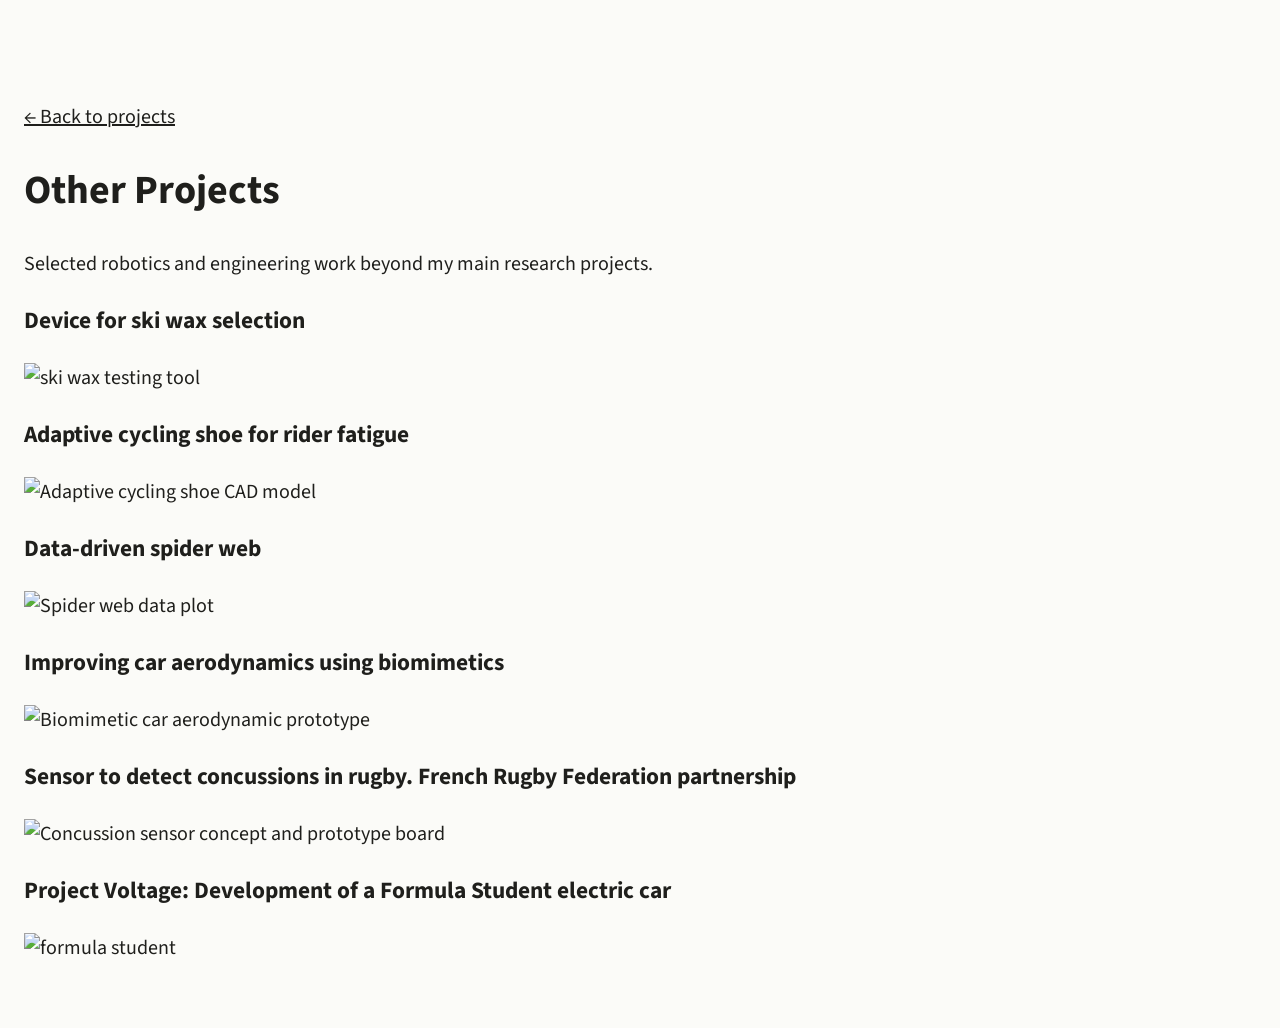
==== projects/other-projects.html @ 054d6930 "project update" ====
<!DOCTYPE html>
<html lang="en">
<head>
  <meta charset="UTF-8">
  <meta name="viewport" content="width=device-width, initial-scale=1.0">
  <title>Other Projects - Germain Meyer</title>
  <meta name="description" content="Coursework and other engineering projects by Germain Meyer.">
  <link rel="icon" href="../images/favicon.svg" type="image/svg+xml">
  <link rel="preconnect" href="https://fonts.googleapis.com">
  <link rel="preconnect" href="https://fonts.gstatic.com" crossorigin>
  <link href="https://fonts.googleapis.com/css2?family=Source+Sans+3:wght@400;600;700;800&display=swap" rel="stylesheet">
  <link rel="stylesheet" href="../styles.css">
  <link rel="stylesheet" href="project.css">
</head>
<body>
  <main class="project-page">
    <p class="project-back"><a href="../index.html#project-other-projects">&larr; Back to projects</a></p>

    <header class="project-hero project-hero--simple">
      <div class="project-hero-copy">
        <h1>Other Projects</h1>
        <p class="project-hero-subtitle">Selected robotics and engineering work beyond my main research projects.</p>
      </div>
    </header>

    <section class="other-projects-page-grid">
      <article class="other-project-card">
        <h3>Device for ski wax selection</h3>
        <div class="other-project-media">
          <img src="../images/other-projects/ski-wax.png" alt="ski wax testing tool">
        </div>
      </article>

      <article class="other-project-card">
        <h3>Adaptive cycling shoe for rider fatigue</h3>
        <div class="other-project-media">
          <img src="../images/other-projects/cycling-shoe.png" alt="Adaptive cycling shoe CAD model">
        </div>
      </article>

      <article class="other-project-card">
        <h3>Data-driven spider web</h3>
        <div class="other-project-media">
          <img src="../images/other-projects/spider-web.png" alt="Spider web data plot">
        </div>
      </article>

      <article class="other-project-card">
        <h3>Improving car aerodynamics using biomimetics</h3>
        <div class="other-project-media">
          <img src="../images/other-projects/biomimetics.png" alt="Biomimetic car aerodynamic prototype">
        </div>
      </article>

      <article class="other-project-card">
        <h3>Sensor to detect concussions in rugby. French Rugby Federation partnership</h3>
        <div class="other-project-media">
          <img src="../images/other-projects/concussion.png" alt="Concussion sensor concept and prototype board">
        </div>
      </article>

      <article class="other-project-card">
        <h3>Project Voltage: Development of a Formula Student electric car</h3>
        <div class="other-project-media">
          <img src="../images/other-projects/voltage.png" alt="formula student">
        </div>
      </article>

    </section>
  </main>
</body>
</html>
---- styles.css ----
:root {
  --bg: #fbfbf8;
  --text: #1f1f1c;
  --muted: #6c6a63;
  --line: #d8d4c8;
  --accent: #b95a4b;
  --nav-height: 58px;
}

*,
*::before,
*::after {
  box-sizing: border-box;
}

html {
  scroll-behavior: smooth;
}

body {
  margin: 0;
  font-family: "Source Sans 3", sans-serif;
  color: var(--text);
  background: var(--bg);
  font-size: 20px;
  line-height: 1.55;
}

img {
  display: block;
  max-width: 100%;
}

a {
  color: inherit;
}

main {
  padding: calc(var(--nav-height) + 1.5rem) 1.5rem 4rem;
}

.site-header {
  position: fixed;
  inset: 0 0 auto;
  z-index: 100;
  background: rgba(251, 251, 248, 0.95);
  border-bottom: 1px solid var(--line);
}

.nav {
  max-width: 820px;
  height: var(--nav-height);
  margin: 0 auto;
  padding: 0;
  display: flex;
  align-items: center;
  justify-content: space-between;
  gap: 1rem;
}

.nav-brand {
  font-weight: 700;
  font-size: 1.35rem;
  letter-spacing: -0.02em;
  text-decoration: none;
}

.nav-links {
  display: flex;
  align-items: center;
  gap: 1.4rem;
}

.nav-links a {
  text-decoration: none;
  color: var(--muted);
  font-weight: 400;
  font-size: 0.95rem;
}

.nav-links a.active,
.nav-links a:hover {
  color: var(--accent);
}

.nav-toggle {
  display: none;
  border: 0;
  background: transparent;
  padding: 0;
}

.nav-toggle span {
  display: block;
  width: 24px;
  height: 2px;
  margin: 5px 0;
  background: var(--text);
}

.section {
  max-width: 820px;
  margin: 0 auto;
  scroll-margin-top: calc(var(--nav-height) + 1.2rem);
}

.section-divider {
  border-top: 1px solid var(--line);
  padding-top: 2.4rem;
  margin-top: 2.4rem;
}

.hero {
  display: grid;
  grid-template-columns: minmax(0, 1fr) 220px;
  grid-template-areas:
    "copy visual"
    "gallery gallery";
  gap: 2rem;
  align-items: start;
}

.hero-copy {
  grid-area: copy;
  align-self: center;
}

.hero-visual {
  grid-area: visual;
  align-self: center;
}

.eyebrow,
.section-kicker,
.project-date,
.resume-date {
  margin: 0 0 0.75rem;
  font-size: 1rem;
  font-weight: 600;
  color: var(--muted);
}

.section-kicker {
  margin-bottom: 1rem;
  font-size: 1.8rem;
  line-height: 1.05;
  font-weight: 700;
  color: var(--text);
  letter-spacing: -0.02em;
}

.hero h1,
.section-heading h2 {
  margin: 0;
  font-size: clamp(2.3rem, 4vw, 3.3rem);
  line-height: 1.02;
  letter-spacing: -0.02em;
}

.section-heading h2 {
  font-size: clamp(1.7rem, 3vw, 2.15rem);
  max-width: none;
}

.hero-lead {
  margin: 1rem 0 0;
  font-size: clamp(1.35rem, 2.4vw, 1.8rem);
  line-height: 1.1;
  color: var(--muted);
  max-width: 34rem;
}

.hero-lead a {
  color: var(--accent);
  text-decoration: none;
}

.hero-lead a:hover {
  text-decoration: underline;
}

.hero-links {
  display: flex;
  flex-wrap: wrap;
  gap: 0.35rem 1rem;
  margin-top: 1rem;
  color: var(--muted);
  font-size: 1rem;
}

.hero-links--portrait {
  margin-top: 0.55rem;
  flex-direction: row;
  align-items: flex-start;
  gap: 0.6rem;
}

.hero-links--portrait a {
  display: inline-flex;
  align-items: center;
  justify-content: center;
  width: 32px;
  height: 32px;
  color: var(--muted);
}

.hero-links--portrait a:hover {
  color: var(--accent);
}

.hero-links--portrait svg {
  width: 20px;
  height: 20px;
  fill: currentColor;
}

.hero-links a {
  text-decoration: none;
  color: var(--accent);
}

.hero-links a:hover {
  text-decoration: underline;
}

.domain-gallery {
  grid-area: gallery;
  align-self: start;
  margin: 0.6rem 0 0;
  display: flex;
  flex-wrap: nowrap;
  align-items: flex-start;
  justify-content: flex-start;
  gap: 1.1rem;
  overflow-x: visible;
}

.domain-card {
  margin: 0;
  text-align: center;
  flex: 0 0 auto;
  position: relative;
  width: fit-content;
  padding-bottom: 3.5rem;
  text-decoration: none;
  color: inherit;
}

.domain-card img {
  width: auto;
  height: 138px;
  max-width: 170px;
  object-fit: contain;
  display: block;
}

.domain-card span {
  position: absolute;
  top: calc(138px + 0.45rem);
  left: 0;
  font-size: 0.95rem;
  color: var(--text);
  text-align: center;
  width: 100%;
  max-width: none;
  margin: 0;
  white-space: normal;
  overflow-wrap: anywhere;
  line-height: 1.2;
}

.domain-card:nth-child(1) {
  margin-top: 0;
}

.domain-card:nth-child(2) {
  margin-top: 2rem;
}

.domain-card:nth-child(3) {
  margin-top: 0;
}

.domain-card:nth-child(4) {
  margin-top: 2.1rem;
}

.domain-card:nth-child(5) {
  margin-top: 0.2rem;
}

.domain-card:nth-child(6) {
  margin-top: 1.7rem;
}

.domain-card:nth-child(7) {
  margin-top: -0.2rem;
}

.hero-visual {
  padding-top: 0.35rem;
}

.hero-visual img {
  border-radius: 0;
  aspect-ratio: 1 / 1.2;
  object-fit: cover;
  width: 100%;
  border: 1px solid var(--line);
}

.section-heading {
  margin-bottom: 1.2rem;
}

.bio-grid,
.project-columns,
.other-grid,
.publication-list {
  display: grid;
  gap: 1.5rem;
}

.bio-grid {
  grid-template-columns: 220px minmax(0, 1fr);
  align-items: start;
  font-size: 1.02rem;
  color: var(--muted);
}

.bio-photo img {
  width: 100%;
  aspect-ratio: 1 / 1.2;
  object-fit: cover;
  display: block;
  border: 1px solid var(--line);
}

.bio-copy p {
  margin: 0;
}

.domain-card:hover span {
  color: var(--accent);
}

.bio-copy p + p {
  margin-top: 0.9rem;
}

.publication-list article,
.other-grid article {
  padding: 0;
  border: 0;
  background: transparent;
}

.timeline-body h3,
.project-content h3,
.publication-list h3,
.other-grid h3 {
  margin: 0 0 1rem;
  font-size: 1.35rem;
  letter-spacing: -0.02em;
}

.timeline {
  position: relative;
}

.timeline::before {
  content: "";
  position: absolute;
  left: 9.2rem;
  top: 0.35rem;
  bottom: 0.35rem;
  width: 1px;
  background: var(--line);
}

.timeline-item {
  display: grid;
  grid-template-columns: 8rem minmax(0, 1fr);
  gap: 2rem;
  position: relative;
  padding: 0 0 1.5rem;
}

.timeline-item:last-child {
  padding-bottom: 0;
}

.timeline-date {
  color: var(--muted);
  font-size: 0.95rem;
  padding-top: 0.1rem;
}

.timeline-body {
  position: relative;
}

.timeline-body::before {
  content: "";
  position: absolute;
  left: -1.05rem;
  top: 0.55rem;
  width: 0.5rem;
  height: 0.5rem;
  border-radius: 50%;
  background: var(--accent);
}

.timeline-body p {
  margin: 0;
  color: var(--muted);
  line-height: 1.45;
  font-size: 0.97rem;
}

.timeline-body ul {
  margin: 0;
  padding-left: 1.1rem;
  color: var(--muted);
  line-height: 1.45;
  font-size: 0.97rem;
}

.timeline-body li + li {
  margin-top: 0.25rem;
}

.project-columns h4 {
  margin: 0 0 0.45rem;
  font-size: 1.02rem;
}

.project {
  display: block;
  gap: 0;
  margin-top: 2rem;
  padding: 0;
  background: transparent;
  border: 0;
  border-radius: 0;
  box-shadow: none;
  scroll-margin-top: calc(var(--nav-height) + 1.2rem);
}

.project-media {
  border-radius: 0;
  overflow: hidden;
  min-height: 0;
  margin: 0 0 1rem;
}

.project-media img {
  width: 100%;
  height: 320px;
  object-fit: contain;
  display: block;
}

.project-media--video iframe,
.project-media--video .video-lazy {
  width: min(100%, 569px);
  aspect-ratio: 16 / 9;
  height: auto;
  display: block;
  margin: 0 auto;
}

.project-media--video iframe {
  border: 0;
}

.video-lazy {
  position: relative;
  cursor: pointer;
  background: #000;
}

.video-lazy img {
  width: 100%;
  height: 100%;
  object-fit: contain;
  display: block;
}

.video-play {
  position: absolute;
  top: 50%;
  left: 50%;
  transform: translate(-50%, -50%);
  width: 68px;
  height: 48px;
  border: 0;
  border-radius: 14px;
  background: rgba(185, 90, 75, 0.92);
  cursor: pointer;
}

.video-play::before {
  content: "";
  position: absolute;
  top: 50%;
  left: 52%;
  transform: translate(-50%, -50%);
  width: 0;
  height: 0;
  border-top: 10px solid transparent;
  border-bottom: 10px solid transparent;
  border-left: 16px solid #fff;
}

.project-content {
  padding: 0;
}

.project-meta {
  display: flex;
  flex-wrap: wrap;
  gap: 0.25rem 1rem;
  margin-bottom: 0.1rem;
}

.project-meta p,
.project-content > p,
.project-columns li,
.project-note,
.publication-list p,
.other-grid p {
  color: var(--muted);
}

.project-content > p {
  font-size: 1rem;
  line-height: 1.5;
}

.project-columns {
  grid-template-columns: repeat(2, minmax(0, 1fr));
  margin-top: 0.9rem;
}

.project-columns ul {
  margin: 0.25rem 0 0;
  padding-left: 1.1rem;
  line-height: 1.5;
  font-size: 0.97rem;
}

.project-highlights {
  margin: 0.9rem 0 0;
  padding-left: 1.1rem;
  line-height: 1.5;
  font-size: 0.97rem;
  color: var(--muted);
}

.project-highlights li + li {
  margin-top: 0.25rem;
}

.project-note {
  margin-top: 0.9rem;
  font-size: 0.97rem;
}

.project-note a {
  color: var(--accent);
  text-decoration: none;
}

.project-note a:hover {
  text-decoration: underline;
}

.project-link {
  margin: 0.55rem 0 0;
  font-size: 0.97rem;
}

.project-link--more {
  margin-top: 1.25rem;
  scroll-margin-top: calc(var(--nav-height) + 1.2rem);
}

.project-link--more a {
  font-size: 1.35rem;
  font-weight: 600;
  letter-spacing: -0.02em;
}

.project-link a {
  color: var(--accent);
  text-decoration: none;
  font-weight: 600;
}

.project-link a:hover {
  text-decoration: underline;
}

.publication-list {
  grid-template-columns: 1fr;
  gap: 1rem;
}

.publication-list h3 {
  margin: 0 0 0.3rem;
  font-size: 1.1rem;
}

.publication-list p {
  margin: 0.12rem 0;
  font-size: 0.97rem;
  line-height: 1.45;
}

.publication-list article a {
  color: var(--accent);
  text-decoration: none;
  font-weight: 600;
  font-size: inherit;
}

.other-grid {
  grid-template-columns: repeat(2, minmax(0, 1fr));
  gap: 1rem 2rem;
}

.other-grid article {
  min-height: 180px;
  min-height: 0;
}

.site-footer {
  max-width: 820px;
  margin: 0 auto;
  padding: 0 1.5rem 3rem;
}

.footer-links {
  display: flex;
  align-items: center;
  gap: 0.7rem;
  padding-top: 1.2rem;
  border-top: 1px solid var(--line);
}

.footer-links a {
  display: inline-flex;
  align-items: center;
  justify-content: center;
  width: 32px;
  height: 32px;
  color: var(--muted);
}

.footer-links a:hover {
  color: var(--accent);
}

.footer-links svg {
  width: 20px;
  height: 20px;
  fill: currentColor;
}

.footer-copy {
  margin: 0.8rem 0 0;
  font-size: 0.85rem;
  color: var(--muted);
}

@media (max-width: 1024px) {
  .project,
  .publication-list,
  .bio-grid,
  .other-grid,
  .project-columns {
    grid-template-columns: 1fr;
  }

  .hero h1,
  .section-heading h2 {
    max-width: none;
  }
}

@media (max-width: 760px) {
  main {
    padding: calc(var(--nav-height) + 1.2rem) 1rem 3rem;
  }

  .site-footer {
    padding: 0 1rem 2.5rem;
  }

  .nav {
    padding: 0;
    position: relative;
  }

  .nav-toggle {
    display: block;
  }

  .nav-links {
    display: none;
    position: absolute;
    top: calc(100% - 1px);
    left: 0;
    right: 0;
    padding: 0.8rem 1rem;
    flex-direction: column;
    align-items: flex-start;
    background: rgba(251, 251, 248, 0.98);
    border: 1px solid var(--line);
    border-radius: 0;
  }

  .nav-links.open {
    display: flex;
  }

  .hero {
    grid-template-columns: minmax(0, 1fr) 120px;
    grid-template-areas:
      "copy visual"
      "gallery gallery";
    gap: 1rem;
  }

  .hero-visual {
    padding-top: 0;
  }

  .hero-visual img {
    aspect-ratio: 1 / 1.15;
  }

  .timeline::before {
    left: 0.32rem;
  }

  .timeline-item {
    grid-template-columns: 1fr;
    gap: 0.45rem;
    padding-left: 1.4rem;
  }

  .timeline-body::before {
    left: -1.08rem;
    top: 0.45rem;
    transform: translateX(-50%);
  }

  .hero-lead {
    font-size: 1rem;
  }

  .domain-gallery {
    display: grid;
    grid-template-columns: repeat(3, minmax(0, 1fr));
    gap: 1rem 0.9rem;
    justify-items: center;
  }

  .domain-card,
  .domain-card:nth-child(1),
  .domain-card:nth-child(2),
  .domain-card:nth-child(3),
  .domain-card:nth-child(4),
  .domain-card:nth-child(5),
  .domain-card:nth-child(6),
  .domain-card:nth-child(7) {
    margin-top: 0;
  }

  .domain-card img {
    height: 120px;
    max-width: 160px;
  }

  .domain-card {
    width: max-content;
    max-width: 120px;
    padding-bottom: 0;
    justify-self: center;
    display: flex;
    flex-direction: column;
    align-items: center;
  }

  .domain-card span {
    position: static;
    width: 100%;
    max-width: none;
    margin-top: 0.45rem;
    white-space: normal;
    overflow-wrap: normal;
    word-break: normal;
  }

  .project-content {
    padding: 0;
  }

  .project-media img {
    height: 240px;
  }

}
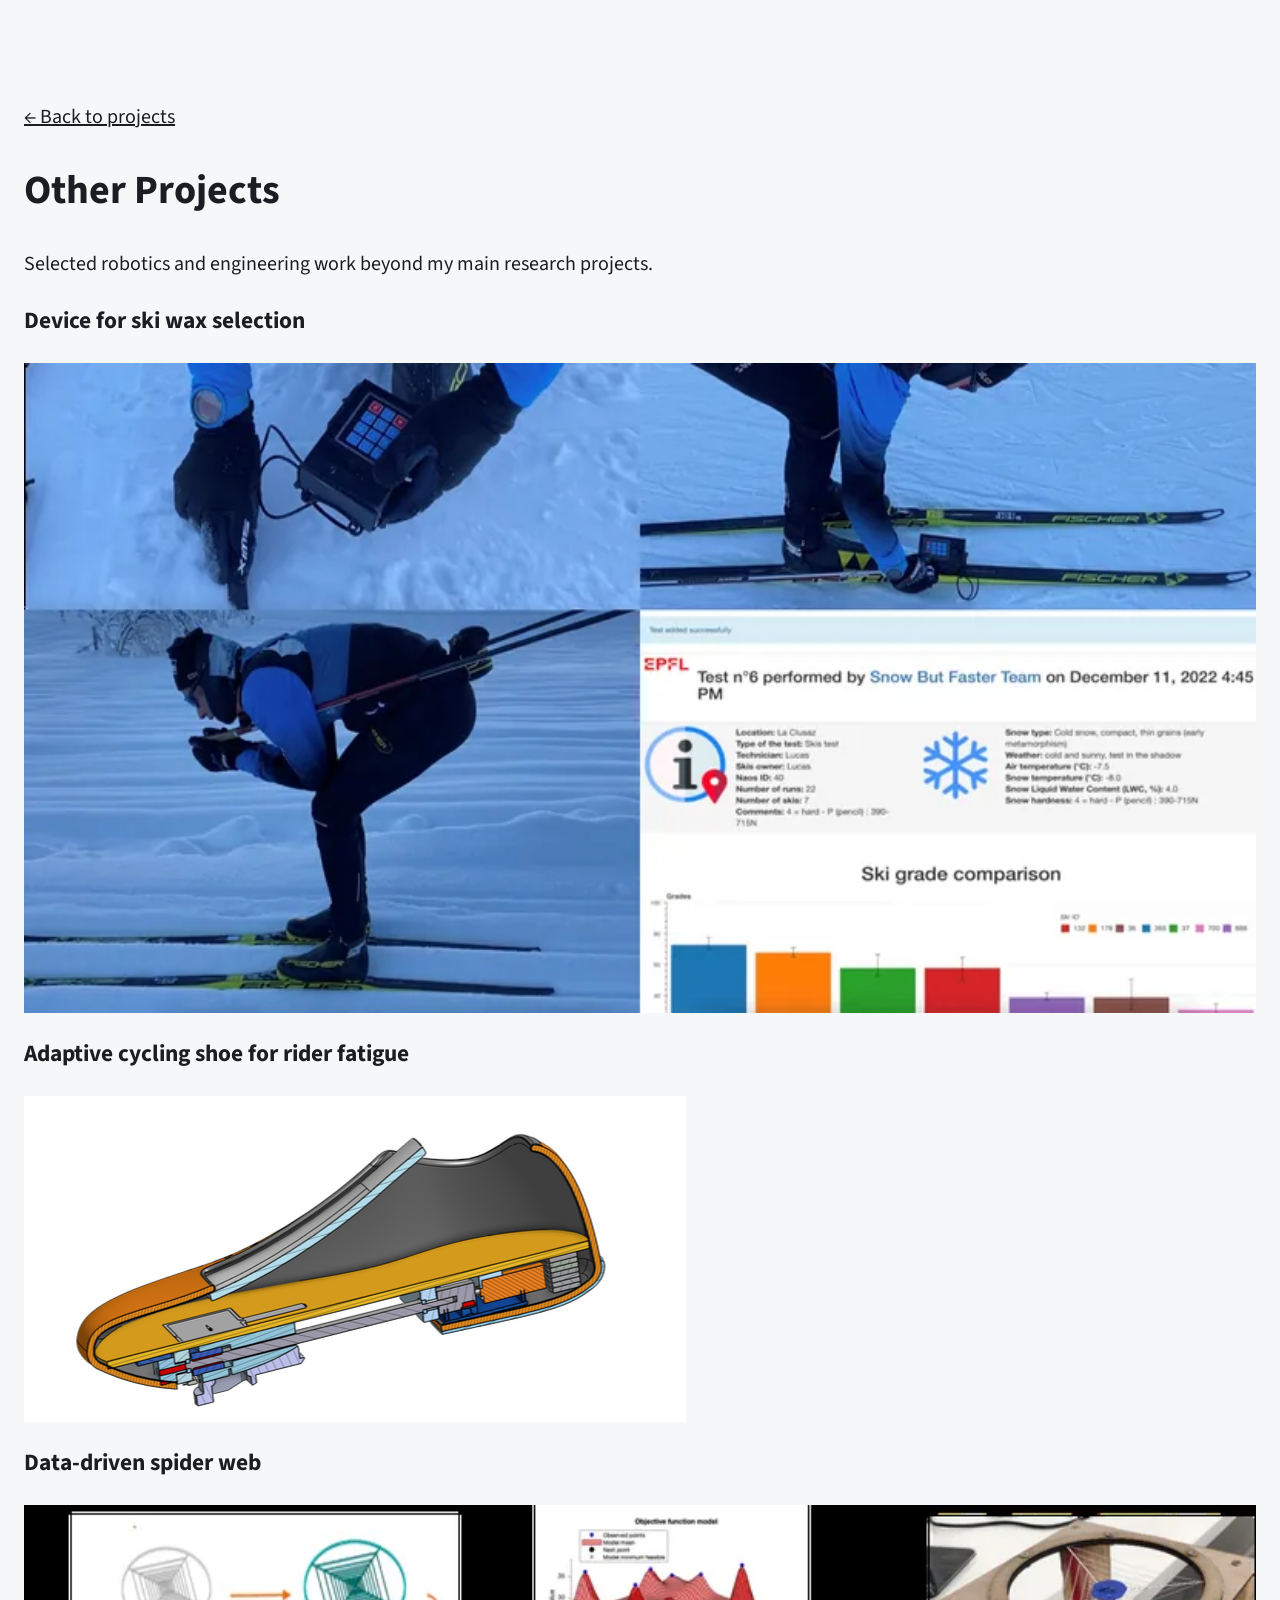
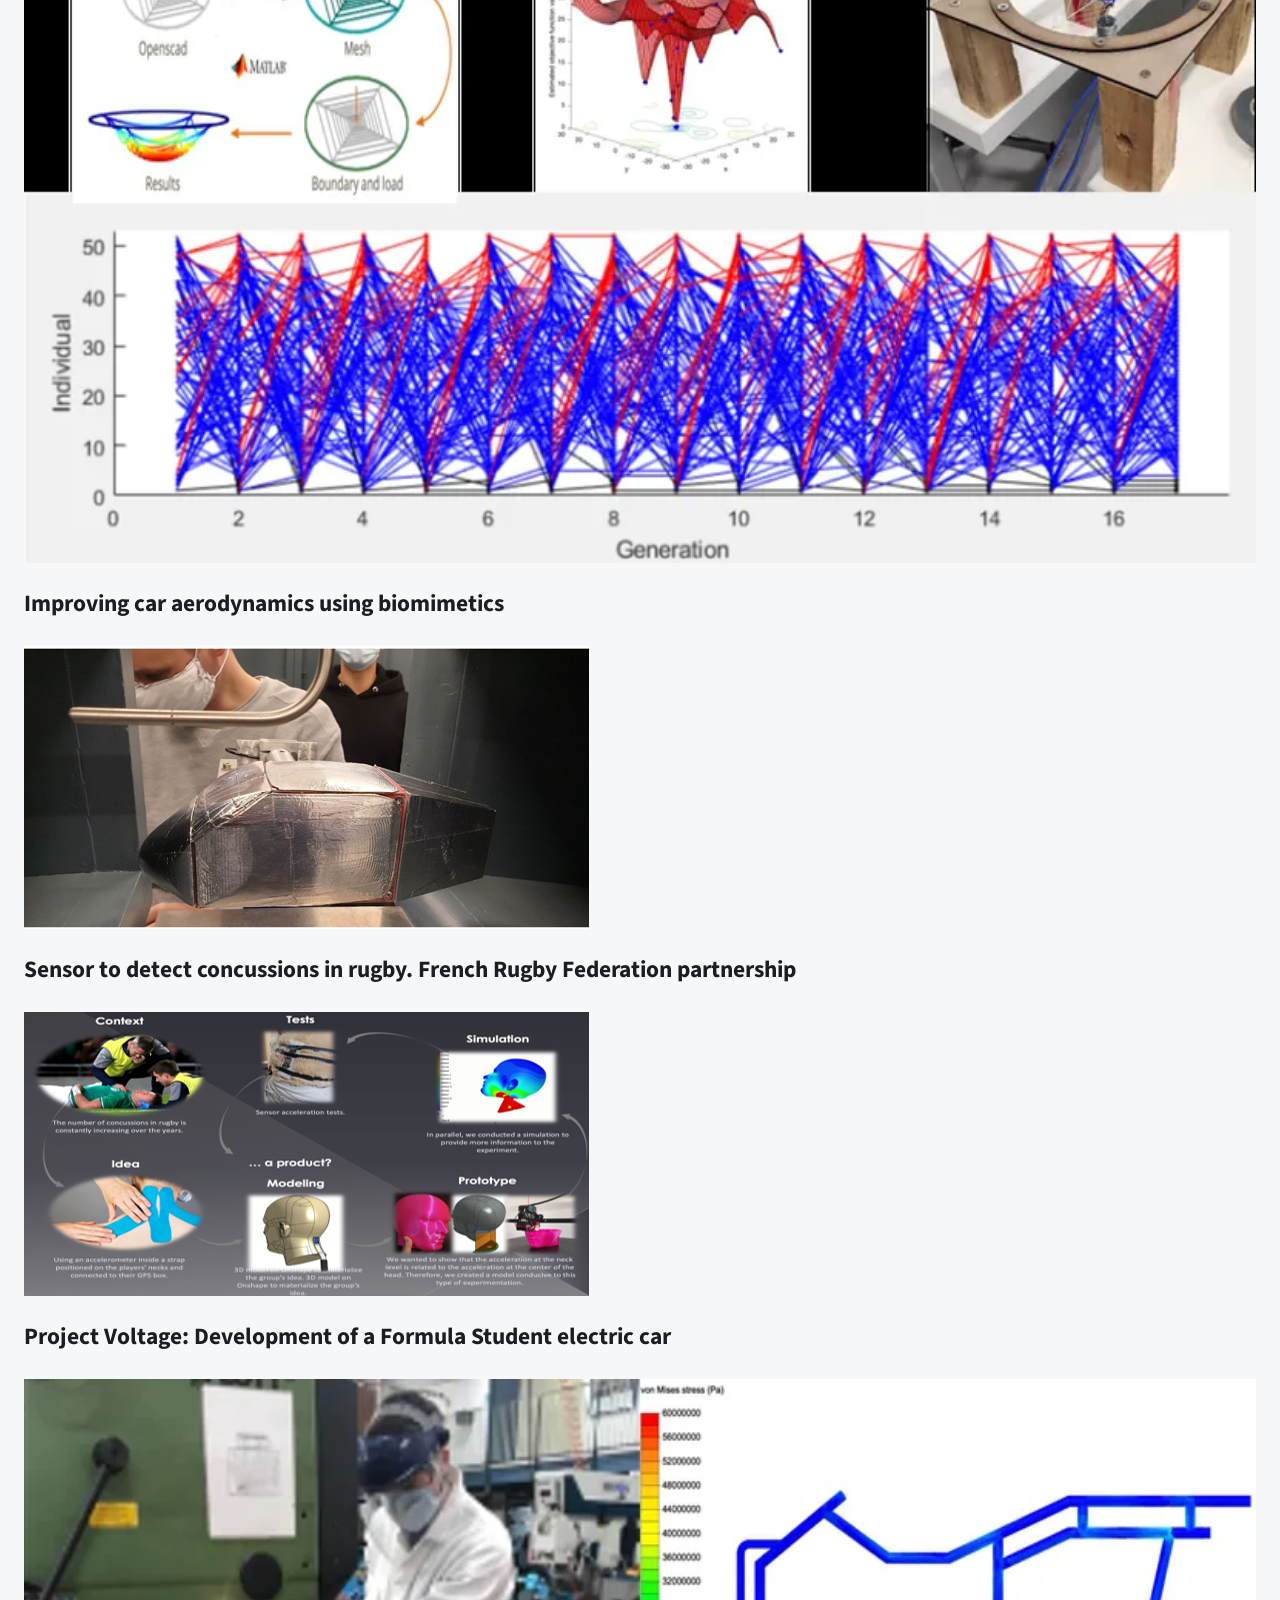
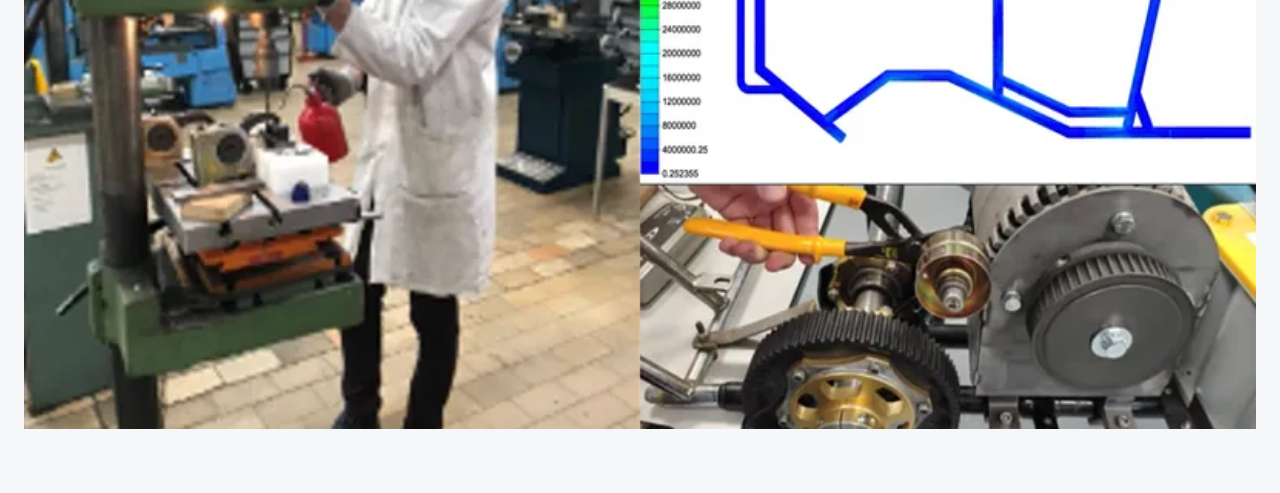
==== commit f9f21778: "feat: optimize all images to WebP/JPEG with picture elements - Add tools/optimize-images.sh (Pillow-" ====
--- a/projects/other-projects.html
+++ b/projects/other-projects.html
@@ -27,42 +27,60 @@
       <article class="other-project-card">
         <h3>Device for ski wax selection</h3>
         <div class="other-project-media">
-          <img src="../images/other-projects/ski-wax.png" alt="ski wax testing tool">
+          <picture>
+          <source type="image/webp" srcset="../images/other-projects/ski-wax-800.webp 800w, ../images/other-projects/ski-wax-1600.webp 1600w" sizes="(max-width: 760px) 100vw, (max-width: 1080px) 50vw, 400px">
+          <img src="../images/other-projects/ski-wax-1600.jpg" alt="ski wax testing tool" width="1294" height="650" decoding="async">
+        </picture>
         </div>
       </article>
 
       <article class="other-project-card">
         <h3>Adaptive cycling shoe for rider fatigue</h3>
         <div class="other-project-media">
-          <img src="../images/other-projects/cycling-shoe.png" alt="Adaptive cycling shoe CAD model">
+          <picture>
+          <source type="image/webp" srcset="../images/other-projects/cycling-shoe.webp">
+          <img src="../images/other-projects/cycling-shoe.webp" alt="Adaptive cycling shoe CAD model" width="662" height="326" loading="lazy" decoding="async">
+        </picture>
         </div>
       </article>
 
       <article class="other-project-card">
         <h3>Data-driven spider web</h3>
         <div class="other-project-media">
-          <img src="../images/other-projects/spider-web.png" alt="Spider web data plot">
+          <picture>
+          <source type="image/webp" srcset="../images/other-projects/spider-web-800.webp 800w, ../images/other-projects/spider-web-1600.webp 1600w" sizes="(max-width: 760px) 100vw, (max-width: 1080px) 50vw, 400px">
+          <img src="../images/other-projects/spider-web-1600.jpg" alt="Spider web data plot" width="1294" height="658" loading="lazy" decoding="async">
+        </picture>
         </div>
       </article>
 
       <article class="other-project-card">
         <h3>Improving car aerodynamics using biomimetics</h3>
         <div class="other-project-media">
-          <img src="../images/other-projects/biomimetics.png" alt="Biomimetic car aerodynamic prototype">
+          <picture>
+          <source type="image/webp" srcset="../images/other-projects/biomimetics.webp">
+          <img src="../images/other-projects/biomimetics.webp" alt="Biomimetic car aerodynamic prototype" width="565" height="283" loading="lazy" decoding="async">
+        </picture>
         </div>
       </article>
 
       <article class="other-project-card">
         <h3>Sensor to detect concussions in rugby. French Rugby Federation partnership</h3>
         <div class="other-project-media">
-          <img src="../images/other-projects/concussion.png" alt="Concussion sensor concept and prototype board">
+          <picture>
+          <source type="image/webp" srcset="../images/other-projects/concussion.webp">
+          <img src="../images/other-projects/concussion.webp" alt="Concussion sensor concept and prototype board" width="565" height="284" loading="lazy" decoding="async">
+        </picture>
         </div>
       </article>
 
       <article class="other-project-card">
         <h3>Project Voltage: Development of a Formula Student electric car</h3>
         <div class="other-project-media">
-          <img src="../images/other-projects/voltage.png" alt="formula student">
+          <picture>
+          <source type="image/webp" srcset="../images/other-projects/voltage-800.webp 800w, ../images/other-projects/voltage-1600.webp 1600w" sizes="(max-width: 760px) 100vw, (max-width: 1080px) 50vw, 400px">
+          <img src="../images/other-projects/voltage-1600.jpg" alt="formula student" width="1294" height="650" loading="lazy" decoding="async">
+        </picture>
         </div>
       </article>
 
--- a/styles.css
+++ b/styles.css
@@ -1,9 +1,9 @@
 :root {
-  --bg: #fbfbf8;
-  --text: #1f1f1c;
-  --muted: #6c6a63;
-  --line: #d8d4c8;
-  --accent: #b95a4b;
+  --bg: #f6f7f8;
+  --text: #1a1d21;
+  --muted: #5d6570;
+  --line: #dde1e6;
+  --accent: #2d6a4f;
   --nav-height: 58px;
 }
 
@@ -43,7 +43,7 @@
   position: fixed;
   inset: 0 0 auto;
   z-index: 100;
-  background: rgba(251, 251, 248, 0.95);
+  background: rgba(246, 247, 248, 0.95);
   border-bottom: 1px solid var(--line);
 }
 
@@ -252,6 +252,8 @@
   max-width: 170px;
   object-fit: contain;
   display: block;
+  background: var(--line);
+  border-radius: 4px;
 }
 
 .domain-card span {
@@ -303,9 +305,9 @@
 
 .hero-visual img {
   border-radius: 0;
-  aspect-ratio: 1 / 1.2;
-  object-fit: cover;
   width: 100%;
+  height: auto;
+  display: block;
   border: 1px solid var(--line);
 }
 
@@ -496,7 +498,7 @@
   height: 48px;
   border: 0;
   border-radius: 14px;
-  background: rgba(185, 90, 75, 0.92);
+  background: rgba(45, 106, 79, 0.92);
   cursor: pointer;
 }
 
@@ -699,7 +701,7 @@
   }
 
   .nav {
-    padding: 0;
+    padding: 0 1rem;
     position: relative;
   }
 
@@ -716,7 +718,7 @@
     padding: 0.8rem 1rem;
     flex-direction: column;
     align-items: flex-start;
-    background: rgba(251, 251, 248, 0.98);
+    background: rgba(246, 247, 248, 0.98);
     border: 1px solid var(--line);
     border-radius: 0;
   }
@@ -737,10 +739,6 @@
     padding-top: 0;
   }
 
-  .hero-visual img {
-    aspect-ratio: 1 / 1.15;
-  }
-
   .timeline::before {
     left: 0.32rem;
   }
@@ -762,10 +760,16 @@
   }
 
   .domain-gallery {
-    display: grid;
-    grid-template-columns: repeat(3, minmax(0, 1fr));
-    gap: 1rem 0.9rem;
-    justify-items: center;
+    display: flex;
+    flex-wrap: nowrap;
+    gap: 1rem;
+    overflow-x: auto;
+    padding-bottom: 0.5rem;
+    scrollbar-width: none;
+  }
+
+  .domain-gallery::-webkit-scrollbar {
+    display: none;
   }
 
   .domain-card,
@@ -777,18 +781,18 @@
   .domain-card:nth-child(6),
   .domain-card:nth-child(7) {
     margin-top: 0;
+    flex: 0 0 auto;
   }
 
   .domain-card img {
-    height: 120px;
-    max-width: 160px;
+    height: 110px;
+    max-width: 140px;
   }
 
   .domain-card {
     width: max-content;
-    max-width: 120px;
+    max-width: 110px;
     padding-bottom: 0;
-    justify-self: center;
     display: flex;
     flex-direction: column;
     align-items: center;
@@ -802,6 +806,7 @@
     white-space: normal;
     overflow-wrap: normal;
     word-break: normal;
+    text-align: center;
   }
 
   .project-content {
